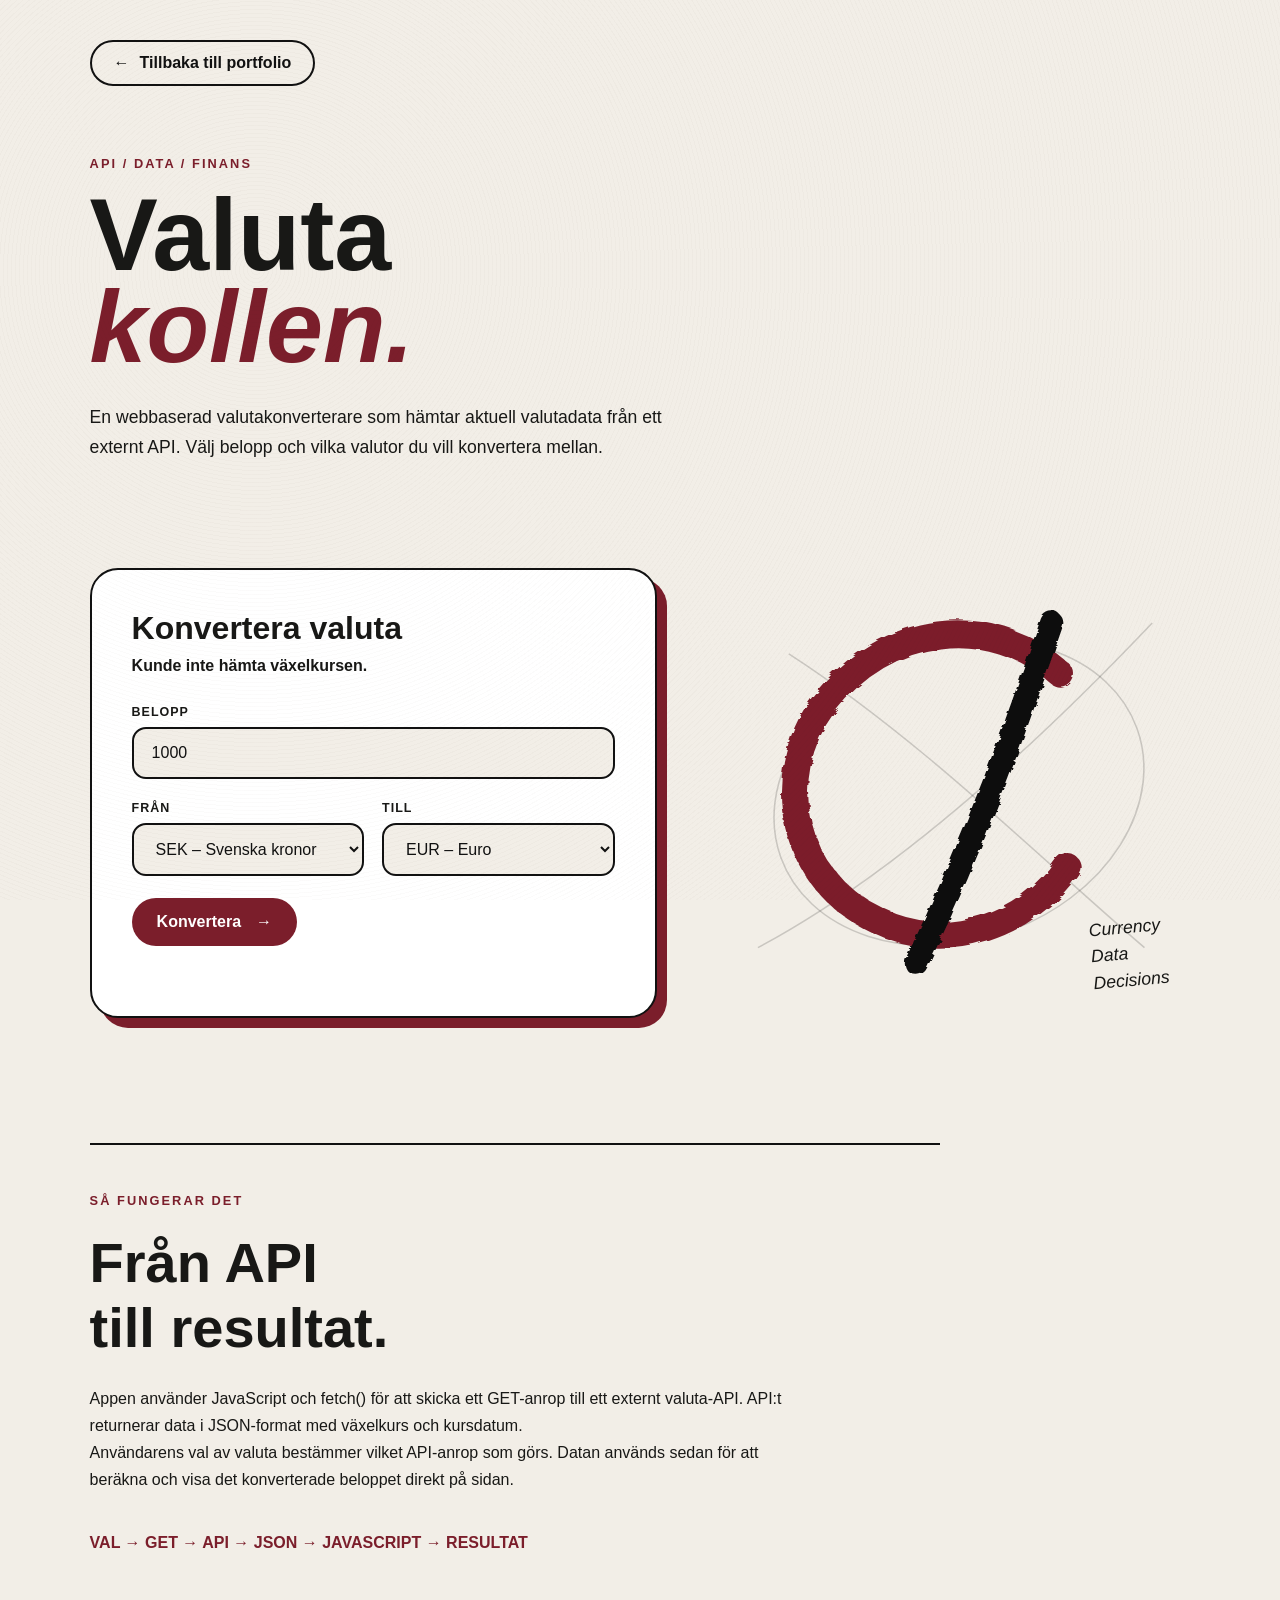
==== api/index.html @ 08ba40f5 "Add API currency converter" ====
<!DOCTYPE html>
<html lang="sv">

<head>

    <!-- Google Tag Manager -->
    <script>
        (function(w,d,s,l,i){
            w[l]=w[l]||[];
            w[l].push({'gtm.start': new Date().getTime(),event:'gtm.js'});
            var f=d.getElementsByTagName(s)[0],
            j=d.createElement(s),
            dl=l!='dataLayer'?'&l='+l:'';
            j.async=true;
            j.src='https://www.googletagmanager.com/gtm.js?id='+i+dl;
            f.parentNode.insertBefore(j,f);
        })(window,document,'script','dataLayer','GTM-TJPQP27H');
    </script>
    <!-- End Google Tag Manager -->

    <meta charset="UTF-8">
    <meta name="viewport" content="width=device-width, initial-scale=1.0">

    <title>Valutakollen | Sebastian Lundberg</title>

    <link rel="stylesheet" href="../style.css">

    <style>

        /* ==============================
           API-SIDA
        ============================== */

        .api-page {
            min-height: 100vh;
            padding: 40px 7%;
            background: #f2eee7;
            position: relative;
            overflow: hidden;
        }

        .api-back {
            display: inline-flex;
            align-items: center;
            gap: 10px;
            padding: 12px 22px;
            border: 2px solid #111;
            border-radius: 100px;
            color: #111;
            text-decoration: none;
            font-weight: 700;
            margin-bottom: 70px;
            transition: 0.2s ease;
        }

        .api-back:hover {
            background: #111;
            color: #fff;
            transform: translateY(-2px);
        }


        /* ==============================
           RUBRIK
        ============================== */

        .api-header {
            max-width: 750px;
            position: relative;
            z-index: 2;
        }

        .api-label {
            font-size: 0.8rem;
            font-weight: 700;
            letter-spacing: 0.16em;
            text-transform: uppercase;
            color: #7b1e2b;
            margin-bottom: 18px;
        }

        .api-header h1 {
            font-size: clamp(3rem, 8vw, 6.5rem);
            line-height: 0.9;
            margin-bottom: 30px;
        }

        .api-header h1 em {
            color: #7b1e2b;
            font-weight: inherit;
        }

        .api-intro {
            max-width: 620px;
            font-size: 1.1rem;
            line-height: 1.7;
        }


        /* ==============================
           VALUTAKOLLEN
        ============================== */

        .converter-section {
            display: grid;
            grid-template-columns: 1.1fr 0.9fr;
            gap: 70px;
            align-items: center;
            margin-top: 80px;
            margin-bottom: 100px;
        }

        .converter-card {
            background: #fff;
            border: 2px solid #111;
            border-radius: 28px;
            padding: 40px;
            position: relative;
            z-index: 2;
            box-shadow: 10px 10px 0 #7b1e2b;
        }

        .converter-card h2 {
            margin-top: 0;
            margin-bottom: 10px;
            font-size: 2rem;
        }

        .rate-text {
            margin-bottom: 5px;
            font-weight: 700;
        }

        .date-text {
            font-size: 0.85rem;
            opacity: 0.65;
            margin-bottom: 30px;
        }

        .form-group {
            margin-bottom: 22px;
        }

        .form-group label {
            display: block;
            margin-bottom: 8px;
            font-size: 0.78rem;
            font-weight: 700;
            letter-spacing: 0.08em;
            text-transform: uppercase;
        }

        .form-group input,
        .form-group select {
            width: 100%;
            box-sizing: border-box;
            padding: 15px 18px;
            border: 2px solid #111;
            border-radius: 14px;
            background: #f2eee7;
            color: #111;
            font: inherit;
            font-size: 1rem;
        }

        .currency-row {
            display: grid;
            grid-template-columns: 1fr 1fr;
            gap: 18px;
        }

        #convert-button {
            border: none;
            border-radius: 100px;
            padding: 15px 25px;
            background: #7b1e2b;
            color: #fff;
            font: inherit;
            font-weight: 700;
            cursor: pointer;
            display: inline-flex;
            align-items: center;
            gap: 15px;
            transition: 0.2s ease;
        }

        #convert-button:hover {
            background: #111;
            transform: translateY(-2px);
        }

        #result {
            margin-top: 30px;
            margin-bottom: 0;
            font-size: clamp(1.5rem, 4vw, 2.4rem);
            font-weight: 700;
            color: #7b1e2b;
        }


        /* ==============================
           HANDRITAD GRAFIK
        ============================== */

        .api-art {
            position: relative;
            min-height: 500px;
        }

        .api-art svg {
            width: 100%;
            height: 100%;
            position: absolute;
            inset: 0;
        }

        .api-sketch-line {
            fill: none;
            stroke: #111;
            stroke-width: 2;
            opacity: 0.18;
        }

        .api-wine-circle {
            fill: none;
            stroke: #7b1e2b;
            stroke-width: 35;
            stroke-linecap: round;
            filter: url(#roughBrush);
        }

        .api-black-slash {
            fill: none;
            stroke: #111;
            stroke-width: 30;
            stroke-linecap: round;
            filter: url(#roughBrush);
        }

        .api-art-text {
            position: absolute;
            right: 5%;
            bottom: 10%;
            font-size: 1.1rem;
            font-style: italic;
            line-height: 1.5;
            transform: rotate(-5deg);
        }


        /* ==============================
           FÖRKLARING
        ============================== */

        .api-info {
            max-width: 850px;
            border-top: 2px solid #111;
            padding-top: 45px;
            padding-bottom: 80px;
        }

        .api-info h2 {
            font-size: clamp(2rem, 5vw, 3.5rem);
            margin-bottom: 25px;
        }

        .api-info p {
            max-width: 700px;
            line-height: 1.7;
        }

        .api-flow {
            margin-top: 35px;
            font-weight: 700;
            color: #7b1e2b;
        }


        /* ==============================
           MOBIL
        ============================== */

        @media (max-width: 800px) {

            .api-page {
                padding: 25px;
            }

            .api-back {
                margin-bottom: 50px;
            }

            .converter-section {
                grid-template-columns: 1fr;
                gap: 30px;
            }

            .converter-card {
                padding: 25px;
            }

            .currency-row {
                grid-template-columns: 1fr;
            }

            .api-art {
                min-height: 300px;
            }
        }

    </style>

</head>


<body>

    <!-- Google Tag Manager (noscript) -->
    <noscript>
        <iframe
            src="https://www.googletagmanager.com/ns.html?id=GTM-TJPQP27H"
            height="0"
            width="0"
            style="display:none;visibility:hidden">
        </iframe>
    </noscript>
    <!-- End Google Tag Manager -->


    <!-- HANDRITAT FILTER -->

    <svg
        width="0"
        height="0"
        style="position:absolute"
        aria-hidden="true"
    >
        <defs>

            <filter
                id="roughBrush"
                x="-30%"
                y="-30%"
                width="160%"
                height="160%"
            >
                <feTurbulence
                    type="fractalNoise"
                    baseFrequency="0.018 0.09"
                    numOctaves="3"
                    seed="7"
                    result="noise"
                />

                <feDisplacementMap
                    in="SourceGraphic"
                    in2="noise"
                    scale="8"
                />
            </filter>

        </defs>
    </svg>


    <main class="api-page">


        <!-- TILLBAKA -->

        <a href="../index.html" class="api-back">
            <span>←</span>
            Tillbaka till portfolio
        </a>


        <!-- INTRO -->

        <section class="api-header">

            <p class="api-label">
                API / DATA / FINANS
            </p>

            <h1>
                Valuta
                <br>
                <em>kollen.</em>
            </h1>

            <p class="api-intro">
                En webbaserad valutakonverterare som hämtar aktuell
                valutadata från ett externt API. Välj belopp och vilka
                valutor du vill konvertera mellan.
            </p>

        </section>


        <!-- APP -->

        <section class="converter-section">


            <div class="converter-card">

                <h2>Konvertera valuta</h2>

                <p id="exchange-rate" class="rate-text">
                    Hämtar växelkurs...
                </p>

                <p id="exchange-date" class="date-text"></p>


                <div class="form-group">

                    <label for="amount">
                        Belopp
                    </label>

                    <input
                        type="number"
                        id="amount"
                        value="1000"
                        min="0"
                    >

                </div>


                <div class="currency-row">


                    <div class="form-group">

                        <label for="from-currency">
                            Från
                        </label>

                        <select id="from-currency">

                            <option value="SEK">
                                SEK – Svenska kronor
                            </option>

                            <option value="EUR">
                                EUR – Euro
                            </option>

                            <option value="USD">
                                USD – Amerikanska dollar
                            </option>

                            <option value="GBP">
                                GBP – Brittiska pund
                            </option>

                        </select>

                    </div>


                    <div class="form-group">

                        <label for="to-currency">
                            Till
                        </label>

                        <select id="to-currency">

                            <option value="EUR">
                                EUR – Euro
                            </option>

                            <option value="SEK">
                                SEK – Svenska kronor
                            </option>

                            <option value="USD">
                                USD – Amerikanska dollar
                            </option>

                            <option value="GBP">
                                GBP – Brittiska pund
                            </option>

                        </select>

                    </div>


                </div>


                <button id="convert-button">
                    Konvertera
                    <span>→</span>
                </button>


                <p id="result"></p>


            </div>


            <!-- GRAFIK -->

            <div class="api-art">

                <svg
                    viewBox="0 0 600 600"
                    aria-hidden="true"
                >

                    <!-- tunna skisslinjer -->

                    <path
                        class="api-sketch-line"
                        d="M40 500 C190 420 360 280 550 80"
                    />

                    <path
                        class="api-sketch-line"
                        d="M80 120 C250 230 400 380 540 500"
                    />

                    <ellipse
                        class="api-sketch-line"
                        cx="300"
                        cy="300"
                        rx="245"
                        ry="190"
                        transform="rotate(-20 300 300)"
                    />


                    <!-- vinröd C-form -->

                    <path
                        class="api-wine-circle"
                        d="
                            M430 145
                            C340 65 205 80 125 185
                            C55 280 85 415 195 465
                            C285 510 390 470 440 395
                        "
                    />


                    <!-- svart snedstreck -->

                    <path
                        class="api-black-slash"
                        d="
                            M420 80
                            C375 210 325 355 245 520
                        "
                    />

                </svg>


                <p class="api-art-text">
                    Currency
                    <br>
                    Data
                    <br>
                    Decisions
                </p>

            </div>


        </section>


        <!-- FÖRKLARING -->

        <section class="api-info">

            <p class="api-label">
                SÅ FUNGERAR DET
            </p>

            <h2>
                Från API
                <br>
                till resultat.
            </h2>

            <p>
                Appen använder JavaScript och fetch() för att skicka
                ett GET-anrop till ett externt valuta-API.
                API:t returnerar data i JSON-format med växelkurs
                och kursdatum.
            </p>

            <p>
                Användarens val av valuta bestämmer vilket API-anrop
                som görs. Datan används sedan för att beräkna och
                visa det konverterade beloppet direkt på sidan.
            </p>

            <p class="api-flow">
                VAL → GET → API → JSON → JAVASCRIPT → RESULTAT
            </p>

        </section>


    </main>


    <!-- API-FUNKTION -->

    <script>

        let exchangeRate;


        async function getExchangeRate() {

            const fromCurrency =
                document.getElementById("from-currency").value;

            const toCurrency =
                document.getElementById("to-currency").value;


            /* Om samma valuta väljs */

            if (fromCurrency === toCurrency) {

                exchangeRate = 1;

                document.getElementById("exchange-rate").textContent =
                    `1 ${fromCurrency} = 1 ${toCurrency}`;

                document.getElementById("exchange-date").textContent =
                    "Samma valuta vald";

                return true;
            }


            try {

                const response = await fetch(
                    `https://api.frankfurter.dev/v2/rate/${fromCurrency.toLowerCase()}/${toCurrency.toLowerCase()}`
                );


                if (!response.ok) {
                    throw new Error("API-anropet misslyckades");
                }


                const data = await response.json();

                exchangeRate = data.rate;


                document.getElementById("exchange-rate").textContent =
                    `1 ${fromCurrency} = ${exchangeRate} ${toCurrency}`;


                document.getElementById("exchange-date").textContent =
                    `Kursdatum: ${data.date}`;


                return true;


            } catch (error) {

                document.getElementById("exchange-rate").textContent =
                    "Kunde inte hämta växelkursen.";

                document.getElementById("exchange-date").textContent = "";

                return false;
            }
        }



        document
            .getElementById("convert-button")
            .addEventListener("click", async function () {

                const amount =
                    Number(document.getElementById("amount").value);

                const fromCurrency =
                    document.getElementById("from-currency").value;

                const toCurrency =
                    document.getElementById("to-currency").value;


                if (amount <= 0) {

                    document.getElementById("result").textContent =
                        "Ange ett belopp större än 0.";

                    return;
                }


                const success = await getExchangeRate();


                if (!success) {
                    return;
                }


                const convertedAmount =
                    amount * exchangeRate;


                document.getElementById("result").textContent =
                    `${amount} ${fromCurrency} = ${convertedAmount.toFixed(2)} ${toCurrency}`;

            });



        getExchangeRate();

    </script>


</body>

</html>
---- style.css ----
/* =========================================
   SEBASTIAN LUNDBERG
   PORTFOLIO
========================================= */


/* =========================================
   COLORS
========================================= */

:root {

    --paper: #e9dfcf;

    --paper-light: #f1e9dd;

    --paper-dark: #ddd0bd;

    --black: #181816;

    --soft-black: #302e2a;

    --red: #74272e;

    --dark-red: #582027;

    --white: #f5eee4;

    --padding: clamp(25px, 5vw, 85px);

}


/* =========================================
   RESET
========================================= */

* {
    box-sizing: border-box;
    margin: 0;
    padding: 0;
}


html {
    scroll-behavior: smooth;
}


body {

    background: var(--paper);

    color: var(--black);

    font-family:
        Arial,
        Helvetica,
        sans-serif;

    overflow-x: hidden;

}


/* PAPER TEXTURE */

body::before {

    content: "";

    position: fixed;

    inset: 0;

    pointer-events: none;

    z-index: 999;

    opacity: .18;

    background:

        radial-gradient(
            circle at 20% 30%,
            rgba(255,255,255,.7),
            transparent 25%
        ),

        radial-gradient(
            circle at 80% 70%,
            rgba(70,50,30,.15),
            transparent 30%
        ),

        repeating-linear-gradient(
            12deg,
            transparent 0,
            transparent 8px,
            rgba(20,20,20,.025) 9px,
            transparent 10px
        );

}


a {

    color: inherit;

    text-decoration: none;

}


svg {
    display: block;
}


/* =========================================
   HEADER
========================================= */

.header {

    height: 90px;

    padding:
        0
        var(--padding);

    display: grid;

    grid-template-columns:
        1fr
        auto
        1fr;

    align-items: center;

    border-bottom:
        1px solid
        rgba(0,0,0,.1);

}


/* LOGO */

.logo {

    display: flex;

    align-items: center;

    width: max-content;

}


.logo-text {

    font-family:
        Georgia,
        serif;

    font-size: 38px;

    letter-spacing: -3px;

}


.logo-symbol {

    width: 53px;

    height: 43px;

    margin-left: 6px;

    overflow: visible;

}


.logo-circle {

    fill: none;

    stroke: var(--black);

    stroke-width: 6;

    stroke-linecap: round;

}


.logo-triangle {
    fill: var(--black);
}


.logo-slash {

    fill: none;

    stroke: var(--red);

    stroke-width: 8;

    stroke-linecap: round;

}


/* NAV */

.nav {

    display: flex;

    gap:
        clamp(
            25px,
            4vw,
            60px
        );

}


.nav a {

    font-size: 9px;

    font-weight: 700;

    letter-spacing: 1.5px;

    text-transform: uppercase;

}


/* HEADER BUTTON */

.top-button {

    justify-self: end;

    background: var(--black);

    color: var(--white);

    padding:
        15px
        22px;

    border-radius: 50px;

    font-size: 9px;

    font-weight: bold;

    letter-spacing: 1px;

    text-transform: uppercase;

}


.top-button span {
    margin-left: 20px;
}


/* =========================================
   HERO
========================================= */

.hero {

    min-height:
        calc(
            100vh - 90px
        );

    padding:
        70px
        var(--padding)
        80px;

    display: grid;

    grid-template-columns:
        .9fr
        1.1fr;

    align-items: center;

    overflow: hidden;

    position: relative;

}


/* TEXT */

.hero-text {

    position: relative;

    z-index: 10;

}


.small-title,
.number {

    font-size: 9px;

    font-weight: bold;

    letter-spacing: 2.3px;

    text-transform: uppercase;

}


.small-title {

    margin-bottom: 40px;

}


.small-title::after,
.number::after {

    content: "";

    display: block;

    width: 60px;

    height: 1px;

    background: var(--black);

    margin-top: 12px;

    opacity: .5;

}


.hero h1 {

    font-family:
        Georgia,
        "Times New Roman",
        serif;

    font-size:
        clamp(
            70px,
            7.4vw,
            130px
        );

    font-weight: normal;

    letter-spacing: -.065em;

    line-height: .83;

}


.hero h1 em {

    color: var(--red);

    font-weight: normal;

}


.intro {

    max-width: 440px;

    margin-top: 45px;

    font-size: 14px;

    line-height: 1.7;

}


.hero-buttons {

    margin-top: 35px;

    display: flex;

    align-items: center;

    gap: 30px;

}


.main-button {

    background: var(--black);

    color: var(--white);

    padding:
        17px
        24px;

    border-radius: 50px;

    font-size: 9px;

    font-weight: bold;

    letter-spacing: 1px;

    text-transform: uppercase;

}


.main-button span {

    margin-left: 25px;

}


.simple-link {

    font-size: 9px;

    font-weight: bold;

    text-transform: uppercase;

    letter-spacing: 1px;

    border-bottom:
        1px solid
        var(--black);

    padding-bottom: 5px;

}


/* =========================================
   HERO ART
========================================= */

.hero-art {

    position: relative;

    height:
        min(
            720px,
            75vh
        );

    min-height: 560px;

}


/* BACKGROUND SKETCH */

.hero-lines {

    position: absolute;

    inset: 0;

    width: 100%;

    height: 100%;

    fill: none;

    stroke:
        rgba(
            24,
            24,
            22,
            .25
        );

    stroke-width: 1;

}


/* RED C */

.hero-c {

    position: absolute;

    width: 60%;

    left: 1%;

    top: 3%;

    overflow: visible;

    transform:
        rotate(-5deg);

}


.paint-c {

    fill: none;

    stroke-linecap: round;

}


.paint-c-main {

    stroke: var(--red);

    stroke-width: 45;

}


.paint-c-extra {

    stroke:
        rgba(
            116,
            39,
            46,
            .55
        );

    stroke-width: 10;

}


.paint-c-scratch {

    stroke: var(--dark-red);

    stroke-width: 2;

    opacity: .5;

}


/* BLACK TRIANGLE */

.hero-triangle {

    position: absolute;

    width: 45%;

    left: 28%;

    top: 27%;

    transform:
        rotate(2deg);

}


.triangle-main {

    fill: var(--black);

}


.triangle-line {

    fill: none;

    stroke:
        rgba(
            233,
            223,
            207,
            .25
        );

    stroke-width: 4;

    stroke-linecap: round;

}


.triangle-line.thin {
    stroke-width: 1;
}


/* RED SLASH */

.hero-slash {

    position: absolute;

    width: 27%;

    height: 85%;

    right: 2%;

    top: 5%;

    overflow: visible;

}


.slash-main {

    fill: none;

    stroke: var(--red);

    stroke-width: 40;

    stroke-linecap: round;

}


.slash-extra {

    fill: none;

    stroke:
        rgba(
            116,
            39,
            46,
            .45
        );

    stroke-width: 8;

    stroke-linecap: round;

}


/* HANDWRITING */

.handwritten {

    position: absolute;

    right: 0;

    top: 24%;

    font-family:
        Georgia,
        serif;

    font-size:
        clamp(
            22px,
            2.4vw,
            38px
        );

    font-style: italic;

    line-height: .9;

    transform:
        rotate(-8deg);

    opacity: .6;

}


.art-caption {

    position: absolute;

    right: 0;

    bottom: 9%;

    font-size: 8px;

    font-weight: bold;

    line-height: 1.6;

    letter-spacing: 2px;

}


/* =========================================
   CONTENT SECTIONS
========================================= */

.content-section {

    min-height: 90vh;

    padding:
        110px
        var(--padding);

    display: grid;

    grid-template-columns:
        .9fr
        1.1fr;

    align-items: center;

    overflow: hidden;

    border-top:
        1px solid
        rgba(0,0,0,.08);

}


.content-section.light {
    background: var(--paper-light);
}


.content-section.beige {
    background: var(--paper);
}


.section-text {

    position: relative;

    z-index: 5;

}


.number {

    margin-bottom: 35px;

}


.section-text h2,
.case-heading h2,
.contact h2 {

    font-family:
        Georgia,
        serif;

    font-weight: normal;

    letter-spacing: -.055em;

}


.section-text h2 {

    font-size:
        clamp(
            58px,
            6vw,
            100px
        );

    line-height: .88;

}


.description {

    max-width: 420px;

    margin-top: 35px;

    font-size: 14px;

    line-height: 1.75;

}


/* =========================================
   STATS
========================================= */

.stats {

    margin-top: 65px;

    max-width: 570px;

    display: grid;

    grid-template-columns:
        repeat(3, 1fr);

    gap: 25px;

}


.stat {

    padding-top: 16px;

    border-top:
        1px solid
        rgba(0,0,0,.2);

    position: relative;

}


.stat::before {

    content: "";

    position: absolute;

    top: -1px;

    left: 0;

    width: 20px;

    height: 2px;

    background: var(--red);

}


.stat strong {

    display: block;

    font-family:
        Georgia,
        serif;

    font-size:
        clamp(
            31px,
            3vw,
            48px
        );

    font-weight: normal;

    margin-bottom: 10px;

}


.stat span {

    font-size: 7px;

    font-weight: bold;

    line-height: 1.5;

    letter-spacing: 1px;

}


/* =========================================
   SECTION ART
========================================= */

.section-art {

    position: relative;

    height: 620px;

}


.big-symbol {

    width: 100%;

    height: 100%;

    overflow: visible;

}


.background-lines {

    fill: none;

    stroke:
        rgba(
            24,
            24,
            22,
            .23
        );

    stroke-width: 1;

}


.wine-lines {

    stroke:
        rgba(
            116,
            39,
            46,
            .4
        );

}


/* BLACK C */

.black-brush {

    fill: none;

    stroke: var(--black);

    stroke-width: 48;

    stroke-linecap: round;

}


.black-brush-extra {

    fill: none;

    stroke:
        rgba(
            24,
            24,
            22,
            .35
        );

    stroke-width: 9;

    stroke-linecap: round;

}


/* TRIANGLE */

.big-triangle {

    fill: var(--black);

}


.big-triangle-scratch {

    fill: none;

    stroke:
        rgba(
            233,
            223,
            207,
            .25
        );

    stroke-width: 4;

}


.big-triangle-scratch.thin {
    stroke-width: 1;
}


/* GROWTH SLASH */

.growth-slash {

    fill: none;

    stroke: var(--red);

    stroke-width: 58;

    stroke-linecap: round;

}


.growth-slash-extra {

    fill: none;

    stroke:
        rgba(
            116,
            39,
            46,
            .45
        );

    stroke-width: 9;

    stroke-linecap: round;

}


.symbol-note {

    position: absolute;

    right: 3%;

    bottom: 12%;

    font-family:
        Georgia,
        serif;

    font-size:
        clamp(
            21px,
            2vw,
            34px
        );

    font-style: italic;

    line-height: .9;

    opacity: .55;

    transform:
        rotate(-7deg);

}


/* =========================================
   CASE SECTION
========================================= */

.cases {

    padding:
        120px
        var(--padding);

    background: var(--paper-light);

}


.case-heading {

    margin-bottom: 70px;

}


.case-heading h2 {

    margin-top: 30px;

    font-size:
        clamp(
            60px,
            6vw,
            100px
        );

    line-height: .88;

}


.case-grid {

    display: grid;

    grid-template-columns:
        repeat(3, 1fr);

    gap: 28px;

}


.case-image {

    aspect-ratio: 4 / 5;

    padding: 22px;

    position: relative;

    overflow: hidden;

    display: flex;

    flex-direction: column;

    justify-content: space-between;

    color: var(--white);

}


.case-1 {

    background:
        linear-gradient(
            145deg,
            #191916,
            #29251f
        );

}


.case-2 {

    background:
        linear-gradient(
            145deg,
            #74272e,
            #241d1c
        );

}


.case-3 {

    background:
        linear-gradient(
            145deg,
            #1c1b18,
            #3a3731
        );

}


.case-image span {

    font-size: 9px;

    font-weight: bold;

}


.case-image h3 {

    position: relative;

    z-index: 5;

    font-family:
        Georgia,
        serif;

    font-size:
        clamp(
            24px,
            2vw,
            34px
        );

    font-weight: normal;

    line-height: 1;

}


/* abstract shapes inside cards */

.case-shape {

    position: absolute;

    opacity: .55;

}


.circle-shape {

    width: 280px;

    height: 280px;

    border:
        28px solid
        var(--red);

    border-right-color:
        transparent;

    border-radius: 50%;

    right: -80px;

    top: 70px;

    transform:
        rotate(-20deg);

}


.triangle-shape {

    width: 0;

    height: 0;

    border-left:
        150px solid transparent;

    border-right:
        150px solid transparent;

    border-bottom:
        290px solid
        rgba(0,0,0,.65);

    right: -80px;

    top: 80px;

}


.case-slash {

    position: absolute;

    width: 40px;

    height: 400px;

    background: var(--red);

    right: 90px;

    top: 30px;

    transform:
        rotate(20deg);

    opacity: .7;

}


.case > p {

    margin-top: 14px;

    font-size: 8px;

    font-weight: bold;

    letter-spacing: 1.4px;

}


/* =========================================
   CONTACT
========================================= */

.contact {

    min-height: 90vh;

    padding:
        110px
        var(--padding);

    background: var(--black);

    color: var(--white);

    display: grid;

    grid-template-columns:
        .9fr
        1.1fr;

    align-items: center;

    overflow: hidden;

}


.contact-label {

    font-size: 9px;

    font-weight: bold;

    letter-spacing: 2px;

    margin-bottom: 35px;

}


.contact h2 {

    font-size:
        clamp(
            60px,
            6vw,
            100px
        );

    line-height: .88;

}


.contact-text > p:not(.contact-label) {

    max-width: 430px;

    margin-top: 35px;

    font-size: 14px;

    line-height: 1.7;

    opacity: .7;

}


.contact-button {

    display: inline-flex;

    margin-top: 35px;

    background: var(--white);

    color: var(--black);

    padding:
        17px
        24px;

    border-radius: 50px;

    font-size: 9px;

    font-weight: bold;

    text-transform: uppercase;

    letter-spacing: 1px;

}


.contact-button span {
    margin-left: 25px;
}


.contact-art {

    position: relative;

    height: 600px;

}


.contact-art svg {

    width: 100%;

    height: 100%;

}


.contact-red-line {

    fill: none;

    stroke: var(--red);

    stroke-width: 70;

    stroke-linecap: round;

}


.contact-thin-line {

    fill: none;

    stroke:
        rgba(
            255,
            255,
            255,
            .15
        );

    stroke-width: 2;

}


.contact-art p {

    position: absolute;

    right: 5%;

    top: 28%;

    font-family:
        Georgia,
        serif;

    font-style: italic;

    font-size:
        clamp(
            35px,
            4vw,
            65px
        );

    line-height: .85;

    opacity: .35;

    transform:
        rotate(-8deg);

}


/* =========================================
   FOOTER
========================================= */

footer {

    min-height: 110px;

    padding:
        25px
        var(--padding);

    display: grid;

    grid-template-columns:
        1fr
        auto
        1fr;

    align-items: center;

    background: var(--paper-light);

}


.footer-logo {

    font-family:
        Georgia,
        serif;

    font-size: 35px;

}


footer > p {

    font-size: 8px;

    font-weight: bold;

    letter-spacing: 1px;

}


.footer-links {

    justify-self: end;

    display: flex;

    gap: 25px;

}


.footer-links a {

    font-size: 8px;

    font-weight: bold;

    text-transform: uppercase;

}


/* =========================================
   HOVER
========================================= */

.main-button,
.top-button,
.contact-button {

    transition:
        transform .25s ease,
        background .25s ease;

}


.main-button:hover,
.top-button:hover {

    transform:
        translateY(-3px);

    background: var(--red);

}


.contact-button:hover {

    transform:
        translateY(-3px);

    background: var(--red);

    color: var(--white);

}


.case-image {

    transition:
        transform .35s ease;

}


.case:hover .case-image {

    transform:
        translateY(-7px);

}


/* =========================================
   TABLET
========================================= */

@media (max-width: 1050px) {

    .nav {
        display: none;
    }


    .header {

        grid-template-columns:
            1fr
            1fr;

    }


    .hero {

        grid-template-columns:
            1fr
            1fr;

    }


    .content-section {

        grid-template-columns:
            1fr
            1fr;

    }

}


/* =========================================
   MOBILE
========================================= */

@media (max-width: 760px) {

    :root {
        --padding: 22px;
    }


    /* HEADER */

    .header {

        height: 75px;

        grid-template-columns:
            1fr
            auto;

    }


    .logo-text {
        font-size: 31px;
    }


    .logo-symbol {

        width: 43px;

        height: 34px;

    }


    .top-button {

        padding:
            13px
            16px;

    }


    .top-button span {
        margin-left: 10px;
    }


    /* HERO */

    .hero {

        min-height: auto;

        display: block;

        padding:
            70px
            var(--padding)
            40px;

    }


    .hero h1 {

        font-size:
            clamp(
                60px,
                18vw,
                90px
            );

    }


    .intro {

        font-size: 13px;

        max-width: 360px;

    }


    .hero-art {

        height: 470px;

        min-height: 0;

        margin-top: 50px;

    }


    .hero-c {

        width: 65%;

        left: -3%;

    }


    .hero-triangle {

        width: 48%;

        left: 25%;

    }


    .hero-slash {

        width: 28%;

        right: -3%;

    }


    .handwritten {

        font-size: 21px;

    }


    /* CONTENT */

    .content-section {

        min-height: auto;

        display: block;

        padding:
            85px
            var(--padding)
            30px;

    }


    .section-text h2 {

        font-size:
            clamp(
                52px,
                16vw,
                78px
            );

    }


    .description {

        font-size: 13px;

    }


    .stats {

        grid-template-columns:
            repeat(3, 1fr);

        gap: 12px;

        margin-top: 50px;

    }


    .stat strong {

        font-size:
            clamp(
                25px,
                8vw,
                36px
            );

    }


    .section-art {

        height: 440px;

        margin-top: 30px;

    }


    /* CASES */

    .cases {

        padding:
            85px
            var(--padding);

    }


    .case-heading h2 {

        font-size:
            clamp(
                54px,
                16vw,
                80px
            );

    }


    .case-grid {

        grid-template-columns:
            1fr;

        gap: 50px;

    }


    .case-image {

        aspect-ratio:
            4 / 4.5;

    }


    /* CONTACT */

    .contact {

        min-height: auto;

        display: block;

        padding:
            85px
            var(--padding)
            30px;

    }


    .contact h2 {

        font-size:
            clamp(
                54px,
                16vw,
                80px
            );

    }


    .contact-art {

        height: 430px;

        margin-top: 30px;

    }


    /* FOOTER */

    footer {

        grid-template-columns:
            1fr;

        gap: 20px;

        padding:
            35px
            var(--padding);

    }


    .footer-links {
        justify-self: start;
    }

}


/* =========================================
   VERY SMALL MOBILE
========================================= */

@media (max-width: 480px) {

    .hero-buttons {

        align-items: flex-start;

        flex-direction: column;

    }


    .stats {

        grid-template-columns:
            1fr;

    }


    .stat {

        display: grid;

        grid-template-columns:
            110px
            1fr;

        align-items: center;

    }


    .hero-art {
        height: 390px;
    }


    .section-art {
        height: 370px;
    }

}

/* =========================================
   HANDMÅLAD / RITAD FINISH
   ========================================= */

.paint-c-main,
.paint-c-extra,
.slash-main,
.slash-extra,
.black-brush,
.black-brush-extra,
.big-triangle,
.growth-slash,
.growth-slash-extra,
.contact-red-line {
    filter: url(#roughBrush);
}

.hero-lines,
.background-lines {
    filter: url(#sketchFilter);
}

/* =========================================
   ART — HANDRITAD / MÅLAD LOOK
   ÄNDRAR BARA GRAFIKEN
========================================= */

/* Tunna skisslinjer bakom all grafik */
.hero-lines,
.background-lines {
    fill: none;
    stroke: rgba(25, 23, 20, 0.25);
    stroke-width: 1.2;
    filter: url(#sketchFilter);
}


/* HERO — STORT VINRÖTT MÅLAT C */
.paint-c-main {
    fill: none;
    stroke: #74272e;
    stroke-width: 54;
    stroke-linecap: round;
    stroke-linejoin: round;
    filter: url(#roughBrush);
}

.paint-c-extra {
    fill: none;
    stroke: #74272e;
    stroke-width: 10;
    stroke-linecap: round;
    opacity: 0.55;
    filter: url(#roughBrush);
}

.paint-c-scratch {
    fill: none;
    stroke: #74272e;
    stroke-width: 3;
    opacity: 0.38;
    filter: url(#sketchFilter);
}


/* HERO — STOR SVART TRIANGEL */
.triangle-main,
.big-triangle {
    fill: #171715;
    stroke: #171715;
    stroke-width: 7;
    stroke-linejoin: round;
    filter: url(#roughBrush);
}


/* Repor / blyertslinjer i triangeln */
.triangle-line,
.big-triangle-scratch {
    fill: none;
    stroke: rgba(233, 223, 207, 0.35);
    stroke-width: 3;
    stroke-linecap: round;
    filter: url(#sketchFilter);
}

.triangle-line.thin,
.big-triangle-scratch.thin {
    stroke-width: 1.4;
    opacity: 0.7;
}


/* HERO — VINRÖTT PENSELDRAG / */
.slash-main {
    fill: none;
    stroke: #74272e;
    stroke-width: 52;
    stroke-linecap: round;
    filter: url(#roughBrush);
}

.slash-extra {
    fill: none;
    stroke: #74272e;
    stroke-width: 8;
    stroke-linecap: round;
    opacity: 0.55;
    filter: url(#roughBrush);
}


/* 01 STRATEGI — STORT SVART HANDMÅLAT C */
.black-brush {
    fill: none;
    stroke: #171715;
    stroke-width: 58;
    stroke-linecap: round;
    stroke-linejoin: round;
    filter: url(#roughBrush);
}

.black-brush-extra {
    fill: none;
    stroke: #171715;
    stroke-width: 9;
    stroke-linecap: round;
    opacity: 0.48;
    filter: url(#roughBrush);
}


/* 02 KREATIVITET — RÅ SVART TRIANGEL */
.big-triangle {
    fill: #171715;
    filter: url(#roughBrush);
}


/* 03 TILLVÄXT — STORT VINRÖTT PENSELDRAG */
.growth-slash {
    fill: none;
    stroke: #74272e;
    stroke-width: 68;
    stroke-linecap: round;
    filter: url(#roughBrush);
}

.growth-slash-extra {
    fill: none;
    stroke: #74272e;
    stroke-width: 9;
    stroke-linecap: round;
    opacity: 0.48;
    filter: url(#roughBrush);
}


/* Kontaktsektionens röda målade linje */
.contact-red-line {
    fill: none;
    stroke: #74272e;
    stroke-width: 72;
    stroke-linecap: round;
    filter: url(#roughBrush);
}

.contact-thin-line {
    fill: none;
    stroke: #74272e;
    stroke-width: 3;
    opacity: 0.42;
    filter: url(#sketchFilter);
}


/* Lite mer organisk känsla på hela art-ytan */
.hero-art svg,
.section-art svg,
.contact-art svg {
    overflow: visible;
}


/* Handskrivna småtexter */
.handwritten,
.symbol-note,
.contact-art p {
    font-family: Georgia, "Times New Roman", serif;
    font-style: italic;
}
/* ===== FINAL ART OVERRIDE — keeps the existing site/layout ===== */
.hero-art, .section-art { isolation:isolate; }
.hero-lines, .background-lines { opacity:.58; stroke-width:1.15; filter:url(#sketchFilter); }

/* HERO: larger, rougher composition */
.hero-c { width:68%; left:-7%; top:-2%; transform:rotate(-8deg) scale(1.04); }
.paint-c-main { stroke-width:62; filter:url(#roughBrush); }
.paint-c-extra { stroke-width:15; opacity:.72; filter:url(#roughBrush); transform:translate(7px,-4px); }
.paint-c-scratch { stroke-width:3.5; opacity:.72; filter:url(#sketchFilter); }
.hero-triangle { width:50%; left:26%; top:24%; transform:rotate(-1deg); filter:url(#roughBrush); }
.triangle-main { filter:url(#roughBrush); }
.triangle-line { opacity:.7; filter:url(#sketchFilter); }
.hero-slash { width:31%; right:-3%; top:0; height:92%; transform:rotate(3deg); }
.slash-main { stroke-width:58; filter:url(#roughBrush); }
.slash-extra { stroke-width:13; opacity:.7; filter:url(#roughBrush); }
.handwritten { right:2%; top:22%; opacity:.5; transform:rotate(-10deg); }

/* 01 STRATEGI: charcoal C, oversized like the reference */
#strategi .section-art { transform:scale(1.08) translateX(2%); }
#strategi .black-brush { stroke-width:68; filter:url(#roughBrush); }
#strategi .black-brush-extra { stroke-width:15; opacity:.6; filter:url(#roughBrush); }

/* 02 KREATIVITET: imperfect charcoal triangle */
#kreativitet .section-art { transform:scale(1.08) translateX(1%); }
#kreativitet .big-triangle { filter:url(#roughBrush); transform-origin:center; transform:rotate(-2deg) scale(1.03); }
#kreativitet .big-triangle-scratch { opacity:.7; filter:url(#sketchFilter); }

/* 03 TILLVÄXT: broad burgundy dry-brush slash */
.content-section:nth-of-type(4) .section-art { transform:scale(1.08); }
.growth-slash { stroke-width:82; filter:url(#roughBrush); }
.growth-slash-extra { stroke-width:16; opacity:.62; filter:url(#roughBrush); }

/* More analogue construction marks without changing content */
.hero-art::before, .section-art::before {
  content:""; position:absolute; inset:8% 4%; z-index:-1; pointer-events:none; opacity:.24;
  background:
    linear-gradient(28deg, transparent 49.7%, rgba(24,24,22,.32) 49.9%, rgba(24,24,22,.32) 50.1%, transparent 50.3%),
    linear-gradient(112deg, transparent 49.7%, rgba(116,39,46,.24) 49.9%, rgba(116,39,46,.24) 50.1%, transparent 50.3%);
  transform:rotate(-4deg);
}

/* Cases + ending get the same hand-made language */
.case-shape, .case-slash { filter:url(#roughBrush); }
.case-image::after { content:""; position:absolute; inset:0; pointer-events:none; opacity:.12; background:repeating-linear-gradient(14deg,transparent 0 9px,rgba(255,255,255,.11) 10px,transparent 11px); }
.contact-red-line { stroke-width:84; filter:url(#roughBrush); }
.contact-thin-line { filter:url(#sketchFilter); opacity:.65; }

/* =========================================
   ART DIRECTION 2.0
   ========================================= */

/* Grundpapper */
body {
    background-color: #e7dcc9;
}

/* Pappersstruktur över hela hemsidan */
body::before {
    content: "";
    position: fixed;
    inset: 0;
    pointer-events: none;
    z-index: 9999;

    background:
        repeating-radial-gradient(
            circle at 20% 30%,
            rgba(50, 35, 20, 0.025) 0px,
            rgba(50, 35, 20, 0.025) 1px,
            transparent 1px,
            transparent 4px
        ),
        repeating-linear-gradient(
            17deg,
            rgba(255,255,255,0.018) 0px,
            rgba(255,255,255,0.018) 1px,
            transparent 1px,
            transparent 5px
        );

    mix-blend-mode: multiply;
    opacity: 0.7;
}

/* Sektionerna ska kännas som samma fysiska papper */
.content-section.light,
.content-section.beige,
.cases {
    background-color: #e7dcc9;
}

#case {
    scroll-margin-top: 40px;
}

/* Finjustering av case-sektionen */

#case {
    scroll-margin-top: 20px;
    padding-top: 45px;
    padding-bottom: 45px;
}

#case .case-heading {
    margin-bottom: 25px;
}

#case .case-image {
    aspect-ratio: 4 / 4;
    min-height: 0;
}

#case .case > p {
    margin-top: 12px;
}



/* =========================================
   ZENSUM CASE STUDY
========================================= */

.case-study {
    background: var(--paper-light);
}

.case-study-hero {
    min-height: calc(100vh - 90px);
    padding: 80px var(--padding);
    display: flex;
    flex-direction: column;
    justify-content: center;
}

.case-study-hero h1 {
    max-width: 1000px;
    margin-top: 35px;

    font-family: Georgia, "Times New Roman", serif;
    font-size: clamp(65px, 8vw, 125px);
    font-weight: normal;
    letter-spacing: -.06em;
    line-height: .86;
}

.case-study-hero h1 em {
    color: var(--red);
    font-weight: normal;
}

.case-intro {
    max-width: 600px;
    margin-top: 45px;
    font-size: 15px;
    line-height: 1.7;
}


/* SECTIONS */

.case-study-section {
    padding: 100px var(--padding);
    border-top: 1px solid rgba(0,0,0,.12);
}

.case-number {
    display: block;
    margin-bottom: 35px;

    font-size: 9px;
    font-weight: bold;
    letter-spacing: 2.3px;
}

.case-study-section h2 {
    max-width: 900px;

    font-family: Georgia, "Times New Roman", serif;
    font-size: clamp(45px, 5vw, 80px);
    font-weight: normal;
    letter-spacing: -.05em;
    line-height: .95;
}

.case-study-section > p {
    max-width: 600px;
    margin-top: 35px;

    font-size: 14px;
    line-height: 1.75;
}


/* FUNNEL */

.case-funnel {
    max-width: 1000px;
    margin-top: 45px;
    padding: 35px;

    background: var(--black);
    color: var(--white);

    font-family: Georgia, serif;
    font-size: clamp(18px, 2vw, 28px);
}


/* RESULT */

.result-section {
    background: var(--black);
    color: var(--white);
}

.case-result {
    margin-bottom: 15px;

    color: var(--red);
    font-family: Georgia, serif;
    font-size: clamp(100px, 15vw, 220px);
    line-height: .8;
    letter-spacing: -.07em;
}


/* MOBILE */

@media (max-width: 760px) {

    .case-study-hero {
        min-height: auto;
        padding-top: 80px;
        padding-bottom: 80px;
    }

    .case-study-section {
        padding-top: 70px;
        padding-bottom: 70px;
    }

    .case-funnel {
        padding: 25px;
        line-height: 1.5;
    }
}



/* =========================================
   HOME CONTACT FORM
========================================= */

.home-contact-form {
    width: 100%;
    max-width: 520px;
    margin-top: 40px;
}

.home-form-group {
    margin-bottom: 28px;
}

.home-form-group label {
    display: block;
    margin-bottom: 8px;
    font-size: 9px;
    font-weight: bold;
    letter-spacing: 2px;
}

.home-form-group input,
.home-form-group textarea {
    width: 100%;
    padding: 14px 0;

    border: none;
    border-bottom: 1px solid currentColor;
    border-radius: 0;

    background: transparent;
    color: inherit;

    font-family: inherit;
    font-size: 15px;

    outline: none;
}

.home-form-group textarea {
    resize: vertical;
}

.home-form-group input:focus,
.home-form-group textarea:focus {
    border-bottom-color: var(--red);
}

.home-form-group input::placeholder,
.home-form-group textarea::placeholder {
    opacity: .45;
}

.home-contact-form .contact-button {
    margin-top: 10px;
    cursor: pointer;
    font-family: inherit;
}

/* Fix för kontaktknappen längst ner på case-sidorna */

.case-end .main-button {
    position: static;
    display: inline-flex;
    margin-top: 35px;
}

.case-end > p {
    margin-bottom: 0;
}
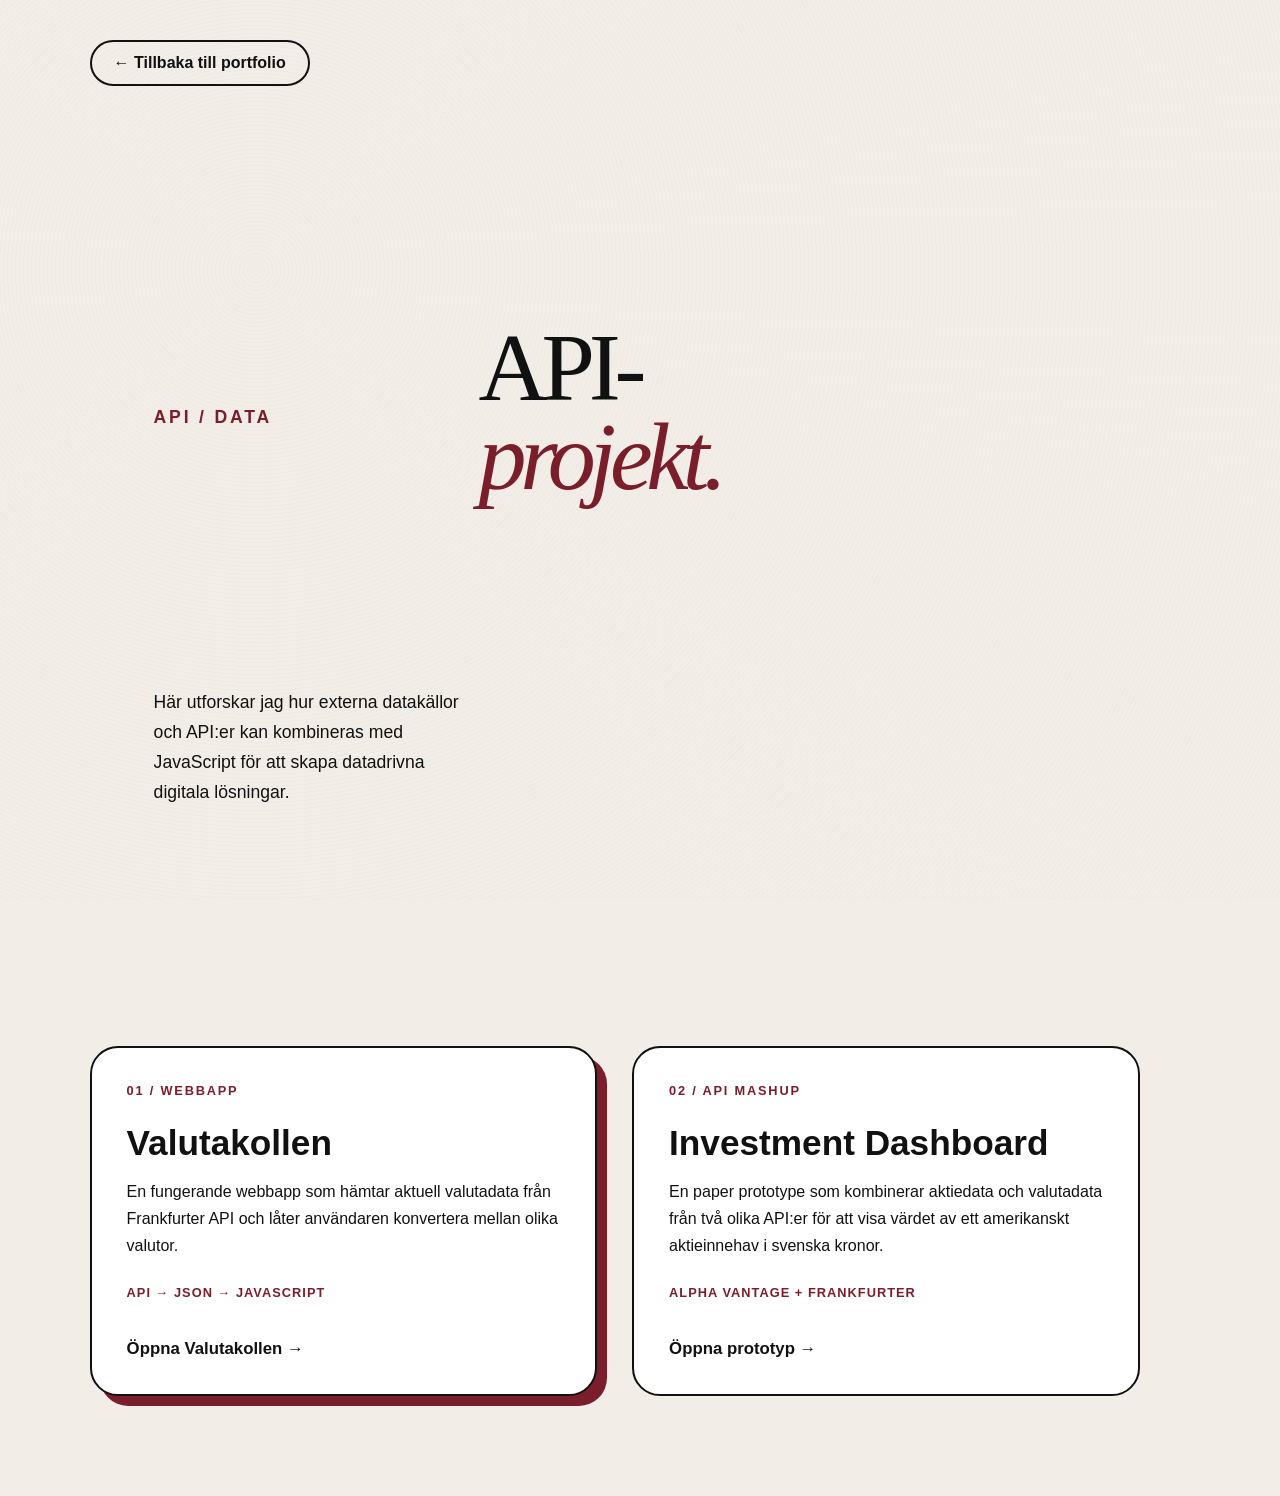
==== commit f4189370: "Add API project overview and investment mashup" ====
--- a/api/index.html
+++ b/api/index.html
@@ -2,7 +2,6 @@
 <html lang="sv">
 
 <head>
-
     <!-- Google Tag Manager -->
     <script>
         (function(w,d,s,l,i){
@@ -21,28 +20,20 @@
     <meta charset="UTF-8">
     <meta name="viewport" content="width=device-width, initial-scale=1.0">
 
-    <title>Valutakollen | Sebastian Lundberg</title>
+    <title>API-projekt | Sebastian Lundberg</title>
 
     <link rel="stylesheet" href="../style.css">
 
     <style>
-
-        /* ==============================
-           API-SIDA
-        ============================== */
-
-        .api-page {
+        .api-overview {
             min-height: 100vh;
-            padding: 40px 7%;
+            padding: 40px 7% 100px;
             background: #f2eee7;
-            position: relative;
-            overflow: hidden;
-        }
-
-        .api-back {
+            color: #111;
+        }
+
+        .back-button {
             display: inline-flex;
-            align-items: center;
-            gap: 10px;
             padding: 12px 22px;
             border: 2px solid #111;
             border-radius: 100px;
@@ -53,265 +44,112 @@
             transition: 0.2s ease;
         }
 
-        .api-back:hover {
+        .back-button:hover {
             background: #111;
             color: #fff;
             transform: translateY(-2px);
         }
 
-
-        /* ==============================
-           RUBRIK
-        ============================== */
-
-        .api-header {
-            max-width: 750px;
-            position: relative;
-            z-index: 2;
-        }
-
-        .api-label {
+        .label {
+            color: #7b1e2b;
             font-size: 0.8rem;
             font-weight: 700;
             letter-spacing: 0.16em;
             text-transform: uppercase;
-            color: #7b1e2b;
-            margin-bottom: 18px;
-        }
-
-        .api-header h1 {
-            font-size: clamp(3rem, 8vw, 6.5rem);
-            line-height: 0.9;
-            margin-bottom: 30px;
-        }
-
-        .api-header h1 em {
+        }
+
+        .hero {
+            max-width: 850px;
+            margin-bottom: 80px;
+        }
+
+        .hero h1 {
+            font-size: clamp(3rem, 8vw, 6rem);
+            line-height: 0.92;
+            margin: 20px 0 30px;
+        }
+
+        .hero h1 em {
             color: #7b1e2b;
             font-weight: inherit;
         }
 
-        .api-intro {
-            max-width: 620px;
+        .hero p {
+            max-width: 650px;
             font-size: 1.1rem;
             line-height: 1.7;
         }
 
-
-        /* ==============================
-           VALUTAKOLLEN
-        ============================== */
-
-        .converter-section {
+        .project-grid {
             display: grid;
-            grid-template-columns: 1.1fr 0.9fr;
-            gap: 70px;
-            align-items: center;
-            margin-top: 80px;
-            margin-bottom: 100px;
-        }
-
-        .converter-card {
-            background: #fff;
+            grid-template-columns: repeat(2, 1fr);
+            gap: 35px;
+            max-width: 1050px;
+        }
+
+        .project-card {
+            display: flex;
+            flex-direction: column;
+            min-height: 350px;
+            padding: 35px;
             border: 2px solid #111;
             border-radius: 28px;
-            padding: 40px;
-            position: relative;
-            z-index: 2;
+            background: #fff;
+            color: #111;
+            text-decoration: none;
+            transition: 0.2s ease;
+        }
+
+        .project-card:first-child {
             box-shadow: 10px 10px 0 #7b1e2b;
         }
 
-        .converter-card h2 {
-            margin-top: 0;
-            margin-bottom: 10px;
-            font-size: 2rem;
-        }
-
-        .rate-text {
-            margin-bottom: 5px;
-            font-weight: 700;
-        }
-
-        .date-text {
-            font-size: 0.85rem;
-            opacity: 0.65;
-            margin-bottom: 30px;
-        }
-
-        .form-group {
-            margin-bottom: 22px;
-        }
-
-        .form-group label {
-            display: block;
-            margin-bottom: 8px;
-            font-size: 0.78rem;
-            font-weight: 700;
+        .project-card:hover {
+            transform: translateY(-6px);
+        }
+
+        .project-number {
+            color: #7b1e2b;
+            font-size: 0.8rem;
+            font-weight: 700;
+            letter-spacing: 0.14em;
+        }
+
+        .project-card h2 {
+            font-size: 2.2rem;
+            margin: 25px 0 15px;
+        }
+
+        .project-card p {
+            line-height: 1.7;
+            margin-bottom: 25px;
+        }
+
+        .project-type {
+            font-size: 0.8rem;
+            font-weight: 700;
+            text-transform: uppercase;
             letter-spacing: 0.08em;
-            text-transform: uppercase;
-        }
-
-        .form-group input,
-        .form-group select {
-            width: 100%;
-            box-sizing: border-box;
-            padding: 15px 18px;
-            border: 2px solid #111;
-            border-radius: 14px;
-            background: #f2eee7;
-            color: #111;
-            font: inherit;
-            font-size: 1rem;
-        }
-
-        .currency-row {
-            display: grid;
-            grid-template-columns: 1fr 1fr;
-            gap: 18px;
-        }
-
-        #convert-button {
-            border: none;
-            border-radius: 100px;
-            padding: 15px 25px;
-            background: #7b1e2b;
-            color: #fff;
-            font: inherit;
-            font-weight: 700;
-            cursor: pointer;
-            display: inline-flex;
-            align-items: center;
-            gap: 15px;
-            transition: 0.2s ease;
-        }
-
-        #convert-button:hover {
-            background: #111;
-            transform: translateY(-2px);
-        }
-
-        #result {
-            margin-top: 30px;
-            margin-bottom: 0;
-            font-size: clamp(1.5rem, 4vw, 2.4rem);
-            font-weight: 700;
-            color: #7b1e2b;
-        }
-
-
-        /* ==============================
-           HANDRITAD GRAFIK
-        ============================== */
-
-        .api-art {
-            position: relative;
-            min-height: 500px;
-        }
-
-        .api-art svg {
-            width: 100%;
-            height: 100%;
-            position: absolute;
-            inset: 0;
-        }
-
-        .api-sketch-line {
-            fill: none;
-            stroke: #111;
-            stroke-width: 2;
-            opacity: 0.18;
-        }
-
-        .api-wine-circle {
-            fill: none;
-            stroke: #7b1e2b;
-            stroke-width: 35;
-            stroke-linecap: round;
-            filter: url(#roughBrush);
-        }
-
-        .api-black-slash {
-            fill: none;
-            stroke: #111;
-            stroke-width: 30;
-            stroke-linecap: round;
-            filter: url(#roughBrush);
-        }
-
-        .api-art-text {
-            position: absolute;
-            right: 5%;
-            bottom: 10%;
-            font-size: 1.1rem;
-            font-style: italic;
-            line-height: 1.5;
-            transform: rotate(-5deg);
-        }
-
-
-        /* ==============================
-           FÖRKLARING
-        ============================== */
-
-        .api-info {
-            max-width: 850px;
-            border-top: 2px solid #111;
-            padding-top: 45px;
-            padding-bottom: 80px;
-        }
-
-        .api-info h2 {
-            font-size: clamp(2rem, 5vw, 3.5rem);
-            margin-bottom: 25px;
-        }
-
-        .api-info p {
-            max-width: 700px;
-            line-height: 1.7;
-        }
-
-        .api-flow {
-            margin-top: 35px;
-            font-weight: 700;
-            color: #7b1e2b;
-        }
-
-
-        /* ==============================
-           MOBIL
-        ============================== */
-
-        @media (max-width: 800px) {
-
-            .api-page {
+            color: #7b1e2b;
+        }
+
+        .project-link {
+            margin-top: auto;
+            font-weight: 700;
+            font-size: 1.05rem;
+        }
+
+        @media (max-width: 750px) {
+            .api-overview {
                 padding: 25px;
             }
 
-            .api-back {
-                margin-bottom: 50px;
-            }
-
-            .converter-section {
-                grid-template-columns: 1fr;
-                gap: 30px;
-            }
-
-            .converter-card {
-                padding: 25px;
-            }
-
-            .currency-row {
+            .project-grid {
                 grid-template-columns: 1fr;
             }
-
-            .api-art {
-                min-height: 300px;
-            }
-        }
-
+        }
     </style>
-
 </head>
-
 
 <body>
 
@@ -326,413 +164,81 @@
     </noscript>
     <!-- End Google Tag Manager -->
 
-
-    <!-- HANDRITAT FILTER -->
-
-    <svg
-        width="0"
-        height="0"
-        style="position:absolute"
-        aria-hidden="true"
-    >
-        <defs>
-
-            <filter
-                id="roughBrush"
-                x="-30%"
-                y="-30%"
-                width="160%"
-                height="160%"
-            >
-                <feTurbulence
-                    type="fractalNoise"
-                    baseFrequency="0.018 0.09"
-                    numOctaves="3"
-                    seed="7"
-                    result="noise"
-                />
-
-                <feDisplacementMap
-                    in="SourceGraphic"
-                    in2="noise"
-                    scale="8"
-                />
-            </filter>
-
-        </defs>
-    </svg>
-
-
-    <main class="api-page">
-
-
-        <!-- TILLBAKA -->
-
-        <a href="../index.html" class="api-back">
-            <span>←</span>
-            Tillbaka till portfolio
+    <main class="api-overview">
+
+        <a href="../index.html" class="back-button">
+            ← Tillbaka till portfolio
         </a>
 
-
-        <!-- INTRO -->
-
-        <section class="api-header">
-
-            <p class="api-label">
-                API / DATA / FINANS
+        <section class="hero">
+            <p class="label">API / DATA</p>
+
+            <h1>
+                API-
+                <br>
+                <em>projekt.</em>
+            </h1>
+
+            <p>
+                Här utforskar jag hur externa datakällor och API:er
+                kan kombineras med JavaScript för att skapa
+                datadrivna digitala lösningar.
             </p>
-
-            <h1>
-                Valuta
-                <br>
-                <em>kollen.</em>
-            </h1>
-
-            <p class="api-intro">
-                En webbaserad valutakonverterare som hämtar aktuell
-                valutadata från ett externt API. Välj belopp och vilka
-                valutor du vill konvertera mellan.
-            </p>
-
         </section>
 
-
-        <!-- APP -->
-
-        <section class="converter-section">
-
-
-            <div class="converter-card">
-
-                <h2>Konvertera valuta</h2>
-
-                <p id="exchange-rate" class="rate-text">
-                    Hämtar växelkurs...
+        <section class="project-grid">
+
+            <!-- VALUTAKOLLEN -->
+            <a href="valuta.html" class="project-card">
+
+                <span class="project-number">01 / WEBBAPP</span>
+
+                <h2>Valutakollen</h2>
+
+                <p>
+                    En fungerande webbapp som hämtar aktuell
+                    valutadata från Frankfurter API och låter
+                    användaren konvertera mellan olika valutor.
                 </p>
 
-                <p id="exchange-date" class="date-text"></p>
-
-
-                <div class="form-group">
-
-                    <label for="amount">
-                        Belopp
-                    </label>
-
-                    <input
-                        type="number"
-                        id="amount"
-                        value="1000"
-                        min="0"
-                    >
-
-                </div>
-
-
-                <div class="currency-row">
-
-
-                    <div class="form-group">
-
-                        <label for="from-currency">
-                            Från
-                        </label>
-
-                        <select id="from-currency">
-
-                            <option value="SEK">
-                                SEK – Svenska kronor
-                            </option>
-
-                            <option value="EUR">
-                                EUR – Euro
-                            </option>
-
-                            <option value="USD">
-                                USD – Amerikanska dollar
-                            </option>
-
-                            <option value="GBP">
-                                GBP – Brittiska pund
-                            </option>
-
-                        </select>
-
-                    </div>
-
-
-                    <div class="form-group">
-
-                        <label for="to-currency">
-                            Till
-                        </label>
-
-                        <select id="to-currency">
-
-                            <option value="EUR">
-                                EUR – Euro
-                            </option>
-
-                            <option value="SEK">
-                                SEK – Svenska kronor
-                            </option>
-
-                            <option value="USD">
-                                USD – Amerikanska dollar
-                            </option>
-
-                            <option value="GBP">
-                                GBP – Brittiska pund
-                            </option>
-
-                        </select>
-
-                    </div>
-
-
-                </div>
-
-
-                <button id="convert-button">
-                    Konvertera
-                    <span>→</span>
-                </button>
-
-
-                <p id="result"></p>
-
-
-            </div>
-
-
-            <!-- GRAFIK -->
-
-            <div class="api-art">
-
-                <svg
-                    viewBox="0 0 600 600"
-                    aria-hidden="true"
-                >
-
-                    <!-- tunna skisslinjer -->
-
-                    <path
-                        class="api-sketch-line"
-                        d="M40 500 C190 420 360 280 550 80"
-                    />
-
-                    <path
-                        class="api-sketch-line"
-                        d="M80 120 C250 230 400 380 540 500"
-                    />
-
-                    <ellipse
-                        class="api-sketch-line"
-                        cx="300"
-                        cy="300"
-                        rx="245"
-                        ry="190"
-                        transform="rotate(-20 300 300)"
-                    />
-
-
-                    <!-- vinröd C-form -->
-
-                    <path
-                        class="api-wine-circle"
-                        d="
-                            M430 145
-                            C340 65 205 80 125 185
-                            C55 280 85 415 195 465
-                            C285 510 390 470 440 395
-                        "
-                    />
-
-
-                    <!-- svart snedstreck -->
-
-                    <path
-                        class="api-black-slash"
-                        d="
-                            M420 80
-                            C375 210 325 355 245 520
-                        "
-                    />
-
-                </svg>
-
-
-                <p class="api-art-text">
-                    Currency
-                    <br>
-                    Data
-                    <br>
-                    Decisions
+                <span class="project-type">
+                    API → JSON → JAVASCRIPT
+                </span>
+
+                <span class="project-link">
+                    Öppna Valutakollen →
+                </span>
+
+            </a>
+
+
+            <!-- INVESTMENT DASHBOARD -->
+            <a href="investment.html" class="project-card">
+
+                <span class="project-number">02 / API MASHUP</span>
+
+                <h2>Investment Dashboard</h2>
+
+                <p>
+                    En paper prototype som kombinerar aktiedata
+                    och valutadata från två olika API:er för att
+                    visa värdet av ett amerikanskt aktieinnehav
+                    i svenska kronor.
                 </p>
 
-            </div>
-
+                <span class="project-type">
+                    ALPHA VANTAGE + FRANKFURTER
+                </span>
+
+                <span class="project-link">
+                    Öppna prototyp →
+                </span>
+
+            </a>
 
         </section>
 
-
-        <!-- FÖRKLARING -->
-
-        <section class="api-info">
-
-            <p class="api-label">
-                SÅ FUNGERAR DET
-            </p>
-
-            <h2>
-                Från API
-                <br>
-                till resultat.
-            </h2>
-
-            <p>
-                Appen använder JavaScript och fetch() för att skicka
-                ett GET-anrop till ett externt valuta-API.
-                API:t returnerar data i JSON-format med växelkurs
-                och kursdatum.
-            </p>
-
-            <p>
-                Användarens val av valuta bestämmer vilket API-anrop
-                som görs. Datan används sedan för att beräkna och
-                visa det konverterade beloppet direkt på sidan.
-            </p>
-
-            <p class="api-flow">
-                VAL → GET → API → JSON → JAVASCRIPT → RESULTAT
-            </p>
-
-        </section>
-
-
     </main>
 
-
-    <!-- API-FUNKTION -->
-
-    <script>
-
-        let exchangeRate;
-
-
-        async function getExchangeRate() {
-
-            const fromCurrency =
-                document.getElementById("from-currency").value;
-
-            const toCurrency =
-                document.getElementById("to-currency").value;
-
-
-            /* Om samma valuta väljs */
-
-            if (fromCurrency === toCurrency) {
-
-                exchangeRate = 1;
-
-                document.getElementById("exchange-rate").textContent =
-                    `1 ${fromCurrency} = 1 ${toCurrency}`;
-
-                document.getElementById("exchange-date").textContent =
-                    "Samma valuta vald";
-
-                return true;
-            }
-
-
-            try {
-
-                const response = await fetch(
-                    `https://api.frankfurter.dev/v2/rate/${fromCurrency.toLowerCase()}/${toCurrency.toLowerCase()}`
-                );
-
-
-                if (!response.ok) {
-                    throw new Error("API-anropet misslyckades");
-                }
-
-
-                const data = await response.json();
-
-                exchangeRate = data.rate;
-
-
-                document.getElementById("exchange-rate").textContent =
-                    `1 ${fromCurrency} = ${exchangeRate} ${toCurrency}`;
-
-
-                document.getElementById("exchange-date").textContent =
-                    `Kursdatum: ${data.date}`;
-
-
-                return true;
-
-
-            } catch (error) {
-
-                document.getElementById("exchange-rate").textContent =
-                    "Kunde inte hämta växelkursen.";
-
-                document.getElementById("exchange-date").textContent = "";
-
-                return false;
-            }
-        }
-
-
-
-        document
-            .getElementById("convert-button")
-            .addEventListener("click", async function () {
-
-                const amount =
-                    Number(document.getElementById("amount").value);
-
-                const fromCurrency =
-                    document.getElementById("from-currency").value;
-
-                const toCurrency =
-                    document.getElementById("to-currency").value;
-
-
-                if (amount <= 0) {
-
-                    document.getElementById("result").textContent =
-                        "Ange ett belopp större än 0.";
-
-                    return;
-                }
-
-
-                const success = await getExchangeRate();
-
-
-                if (!success) {
-                    return;
-                }
-
-
-                const convertedAmount =
-                    amount * exchangeRate;
-
-
-                document.getElementById("result").textContent =
-                    `${amount} ${fromCurrency} = ${convertedAmount.toFixed(2)} ${toCurrency}`;
-
-            });
-
-
-
-        getExchangeRate();
-
-    </script>
-
-
 </body>
-
 </html>
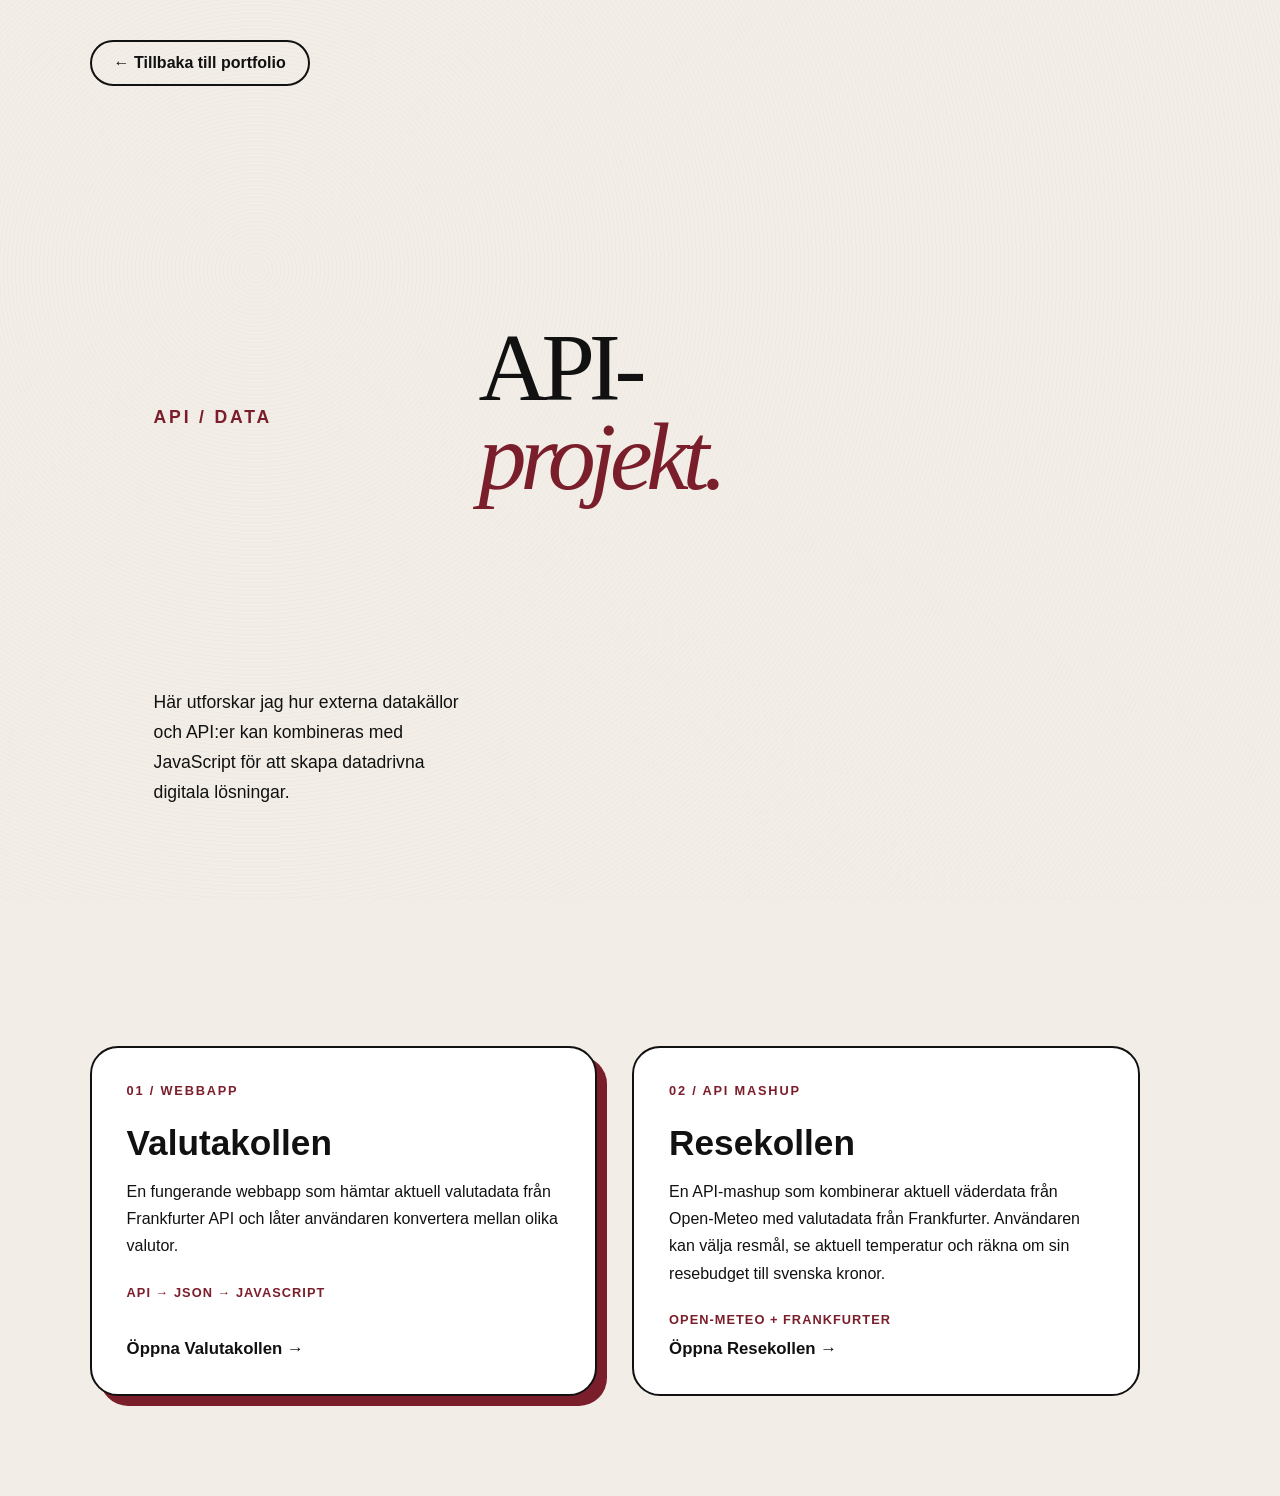
==== commit 5036b2f4: "lade till" ====
--- a/api/index.html
+++ b/api/index.html
@@ -217,25 +217,24 @@
 
                 <span class="project-number">02 / API MASHUP</span>
 
-                <h2>Investment Dashboard</h2>
-
-                <p>
-                    En paper prototype som kombinerar aktiedata
-                    och valutadata från två olika API:er för att
-                    visa värdet av ett amerikanskt aktieinnehav
-                    i svenska kronor.
-                </p>
-
-                <span class="project-type">
-                    ALPHA VANTAGE + FRANKFURTER
-                </span>
-
-                <span class="project-link">
-                    Öppna prototyp →
-                </span>
-
-            </a>
-
+                <h2>Resekollen</h2>
+
+<p>
+    En API-mashup som kombinerar aktuell väderdata
+    från Open-Meteo med valutadata från Frankfurter.
+    Användaren kan välja resmål, se aktuell temperatur
+    och räkna om sin resebudget till svenska kronor.
+</p>
+
+<span class="project-type">
+    OPEN-METEO + FRANKFURTER
+</span>
+
+<span class="project-link">
+    Öppna Resekollen →
+</span>
+
+</a>
         </section>
 
     </main>
